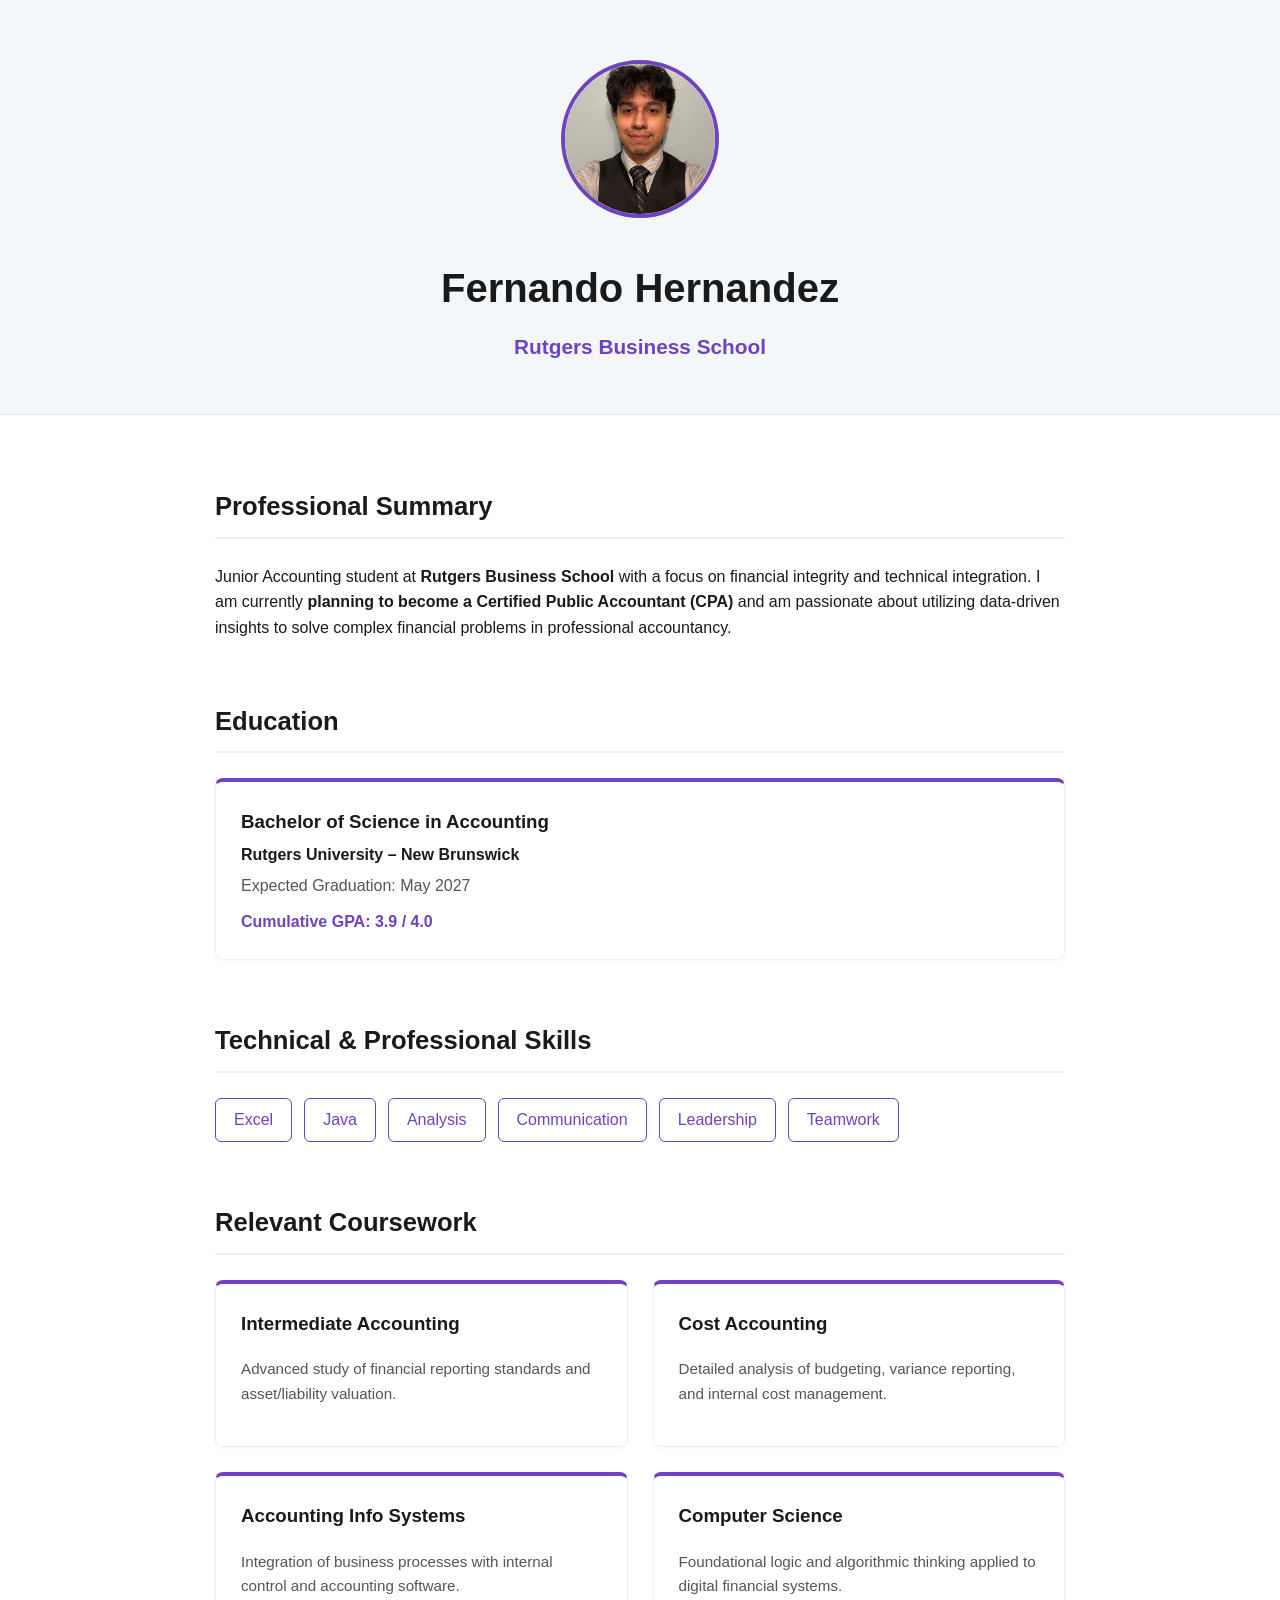
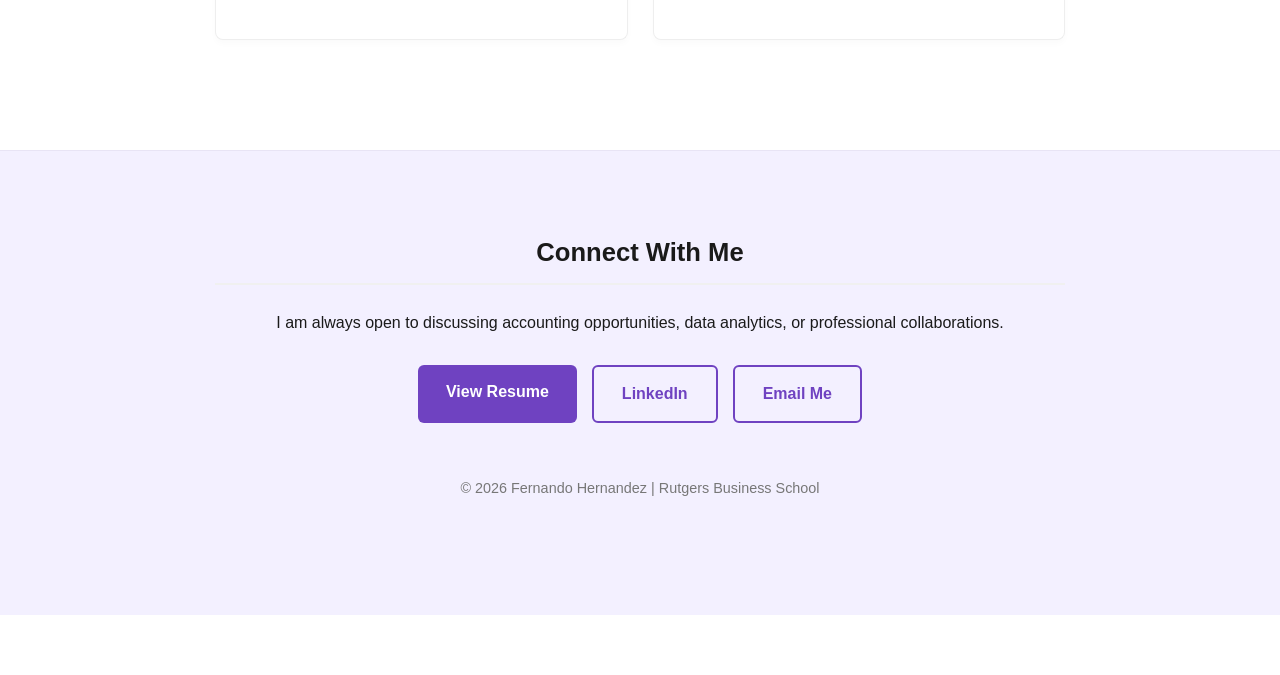
==== index.html @ 2a083c2e "Update index.html" ====
<!DOCTYPE html>
<html lang="en">
<head>
    <meta charset="UTF-8">
    <meta name="viewport" content="width=device-width, initial-scale=1.0">
    <title>Fernando Hernandez | Rutgers Accounting</title>
    <style>
        :root {
            --primary-purple: #6f42c1;
            --dark-purple: #5a32a3;
            --text-black: #1a1a1a;
            --text-muted: #555;
            --bg-gray: #f4f7f9;       /* Gray-blue for header */
            --bg-lavender: #f3f0ff;   /* Pale lavender for footer/connect */
            --bg-white: #ffffff;      /* White for main content */
        }

        body {
            font-family: 'Inter', -apple-system, BlinkMacSystemFont, "Segoe UI", Roboto, sans-serif;
            line-height: 1.6;
            color: var(--text-black);
            margin: 0;
            padding: 0;
            background-color: var(--bg-white);
        }

        /* Hero Header Section */
        .hero {
            background-color: var(--bg-gray);
            padding: 60px 20px;
            text-align: center;
            border-bottom: 1px solid #e1e8ed;
        }

        .profile-img {
            width: 150px;
            height: 150px;
            border-radius: 50%;
            object-fit: cover;
            border: 4px solid var(--primary-purple);
            margin-bottom: 20px;
            background-color: white;
        }

        h1 {
            font-size: 2.5rem;
            margin: 10px 0;
            color: var(--text-black);
        }

        /* Fading Text Animation */
        .fade-container {
            font-size: 1.3rem;
            color: var(--primary-purple);
            font-weight: 600;
            height: 1.5rem;
        }

        #fade-text {
            transition: opacity 0.8s ease-in-out;
            opacity: 1;
        }

        .fade-out {
            opacity: 0 !important;
        }

        /* Main Content Wrapper */
        .content-wrapper {
            max-width: 850px;
            margin: 0 auto;
            padding: 50px 20px;
        }

        section {
            margin-bottom: 60px;
        }

        h2 {
            border-bottom: 2px solid #f0f0f0;
            padding-bottom: 10px;
            margin-bottom: 25px;
            font-size: 1.6rem;
        }

        .gpa-text {
            color: var(--primary-purple);
            font-weight: 700;
            margin-top: 10px;
            display: block;
        }

        .skills-container {
            display: flex;
            flex-wrap: wrap;
            gap: 12px;
        }

        .skill-tag {
            background: white;
            border: 1.5px solid var(--primary-purple);
            color: var(--primary-purple);
            padding: 8px 18px;
            border-radius: 6px;
            font-weight: 500;
        }

        .grid {
            display: grid;
            grid-template-columns: repeat(auto-fit, minmax(280px, 1fr));
            gap: 25px;
        }

        .card {
            border: 1px solid #eee;
            border-top: 4px solid var(--primary-purple);
            padding: 25px;
            border-radius: 8px;
            background: white;
            box-shadow: 0 4px 6px rgba(0,0,0,0.02);
        }

        /* Connect Section with Pale Lavender */
        .connect-section {
            background-color: var(--bg-lavender);
            padding: 60px 20px;
            text-align: center;
            border-top: 1px solid #e8e4f5;
        }

        .connect-box {
            display: flex;
            justify-content: center;
            flex-wrap: wrap;
            gap: 15px;
            margin-top: 30px;
        }

        .btn {
            background-color: var(--primary-purple);
            color: white;
            padding: 14px 28px;
            text-decoration: none;
            border-radius: 6px;
            font-weight: 600;
            transition: all 0.3s ease;
        }

        .btn-outline {
            background-color: transparent;
            color: var(--primary-purple);
            border: 2px solid var(--primary-purple);
        }

        .btn:hover {
            background-color: var(--dark-purple);
            color: white;
            transform: translateY(-3px);
            box-shadow: 0 4px 12px rgba(111, 66, 193, 0.2);
        }

        footer {
            padding: 40px 0;
            font-size: 0.9rem;
            color: #777;
        }
    </style>
</head>
<body>

<header class="hero">
    <img src="./Assets/ProfilePic.jpeg" alt="Fernando Hernandez" class="profile-img">
    <h1>Fernando Hernandez</h1>
    <div class="fade-container">
        <span id="fade-text">Rutgers Business School</span>
    </div>
</header>

<div class="content-wrapper">
    <section id="about">
        <h2>Professional Summary</h2>
        <p>
            Junior Accounting student at <strong>Rutgers Business School</strong> with a focus on financial integrity and technical integration. 
            I am currently <strong>planning to become a Certified Public Accountant (CPA)</strong> and am passionate about utilizing data-driven insights 
            to solve complex financial problems in professional accountancy.
        </p>
    </section>

    <section id="education">
        <h2>Education</h2>
        <div class="card">
            <h3 style="margin:0;">Bachelor of Science in Accounting</h3>
            <p style="margin:5px 0; font-weight: 600;">Rutgers University – New Brunswick</p>
            <p style="color:var(--text-muted); margin:0;">Expected Graduation: May 2027</p>
            <span class="gpa-text">Cumulative GPA: 3.9 / 4.0</span>
        </div>
    </section>

    <section id="skills">
        <h2>Technical & Professional Skills</h2>
        <div class="skills-container">
            <span class="skill-tag">Excel</span>
            <span class="skill-tag">Java</span>
            <span class="skill-tag">Analysis</span>
            <span class="skill-tag">Communication</span>
            <span class="skill-tag">Leadership</span>
            <span class="skill-tag">Teamwork</span>
        </div>
    </section>

    <section id="coursework">
        <h2>Relevant Coursework</h2>
        <div class="grid">
            <div class="card">
                <h3 style="margin-top:0;">Intermediate Accounting</h3>
                <p style="color:var(--text-muted); font-size: 0.95rem;">Advanced study of financial reporting standards and asset/liability valuation.</p>
            </div>
            <div class="card">
                <h3 style="margin-top:0;">Cost Accounting</h3>
                <p style="color:var(--text-muted); font-size: 0.95rem;">Detailed analysis of budgeting, variance reporting, and internal cost management.</p>
            </div>
            <div class="card">
                <h3 style="margin-top:0;">Accounting Info Systems</h3>
                <p style="color:var(--text-muted); font-size: 0.95rem;">Integration of business processes with internal control and accounting software.</p>
            </div>
            <div class="card">
                <h3 style="margin-top:0;">Computer Science</h3>
                <p style="color:var(--text-muted); font-size: 0.95rem;">Foundational logic and algorithmic thinking applied to digital financial systems.</p>
            </div>
        </div>
    </section>
</div>

<section class="connect-section">
    <div style="max-width: 850px; margin: 0 auto;">
        <h2>Connect With Me</h2>
        <p>I am always open to discussing accounting opportunities, data analytics, or professional collaborations.</p>
        <div class="connect-box">
            <a href="./Assets/Resume.pdf" class="btn" target="_blank">View Resume</a>
            <a href="https://www.linkedin.com/in/fernando-hernandez-25023037a" class="btn btn-outline" target="_blank">LinkedIn</a>
            <a href="mailto:fh349@scarletmail.rutgers.edu" class="btn btn-outline">Email Me</a>
        </div>
        <footer>
            <p>&copy; 2026 Fernando Hernandez | Rutgers Business School</p>
        </footer>
    </div>
</section>

<script>
    const phrases = ["Rutgers Business School", "Accounting Student", "Dean's List Scholar", "Future CPA"];
    const textElement = document.getElementById("fade-text");
    let index = 0;

    function changeText() {
        textElement.classList.add("fade-out");
        
        setTimeout(() => {
            index = (index + 1) % phrases.length;
            textElement.textContent = phrases[index];
            textElement.classList.remove("fade-out");
        }, 800);
    }

    setInterval(changeText, 3500);
</script>

</body>
</html>
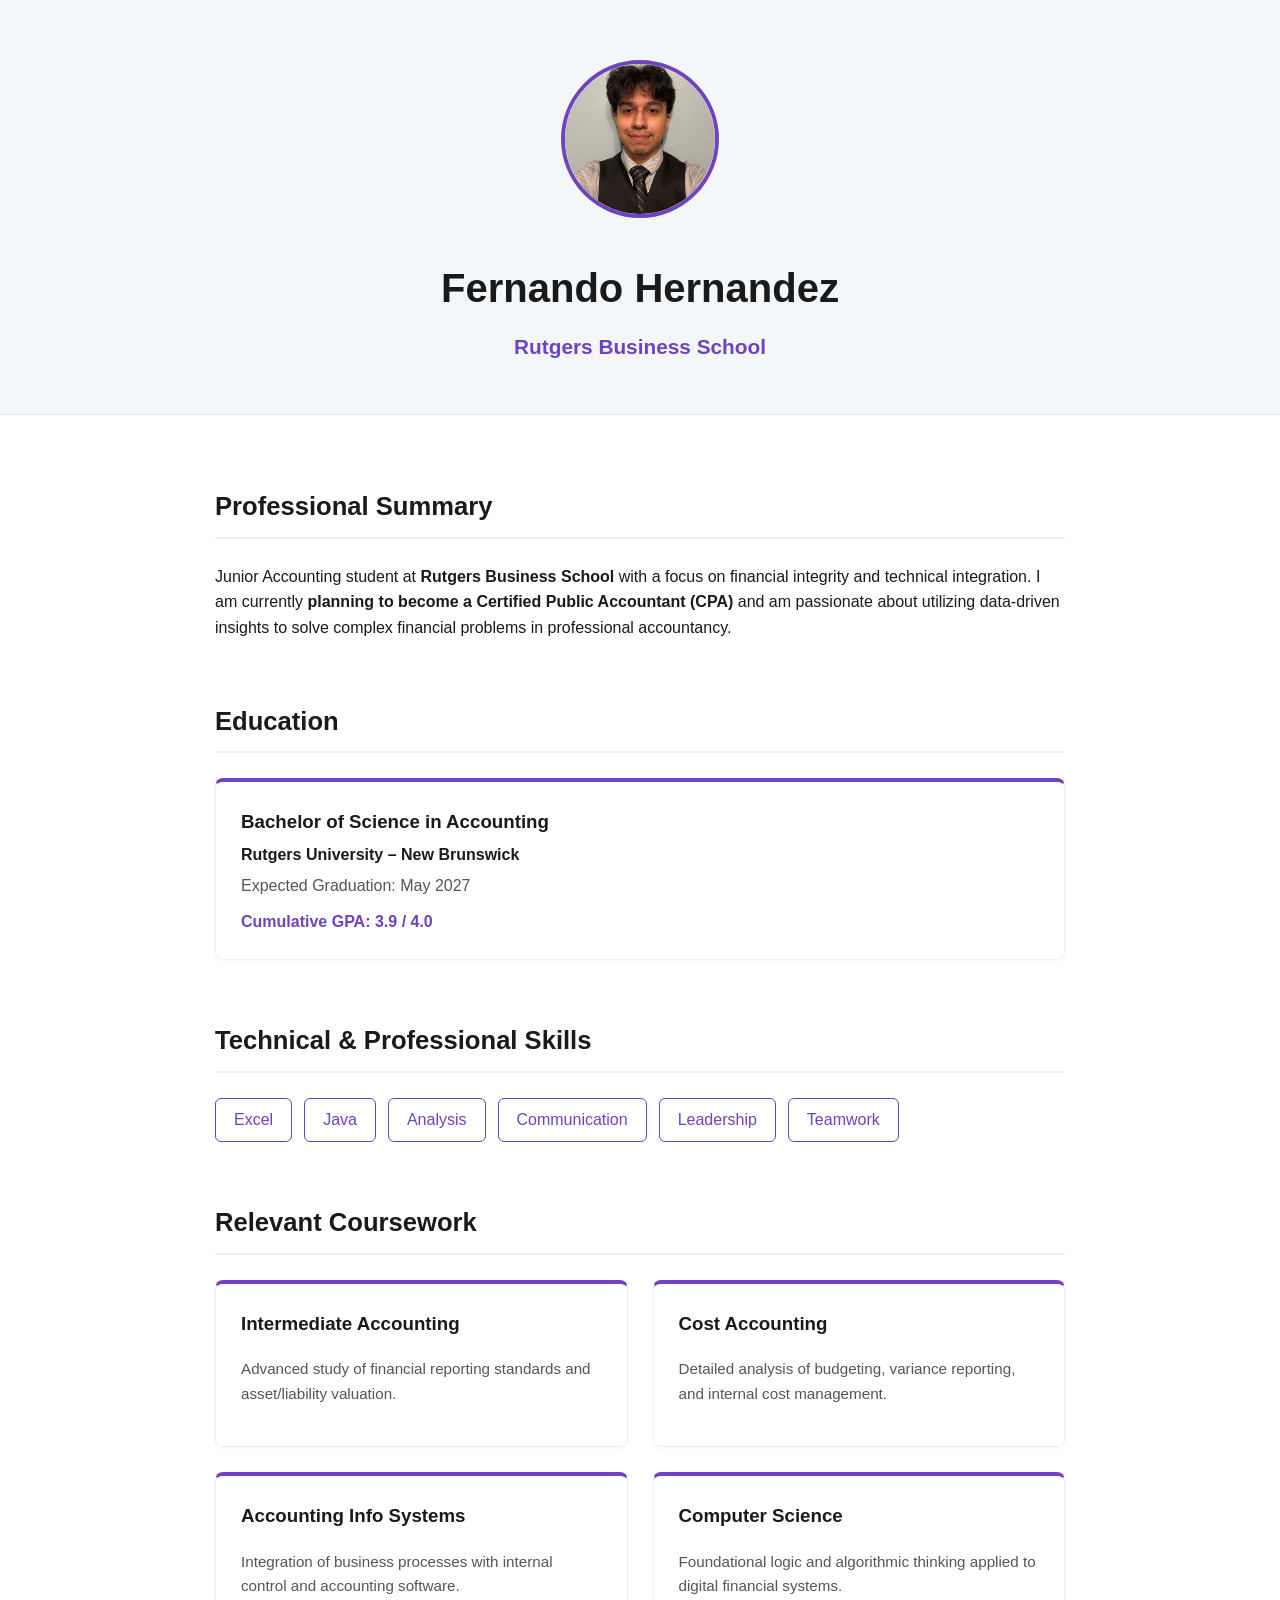
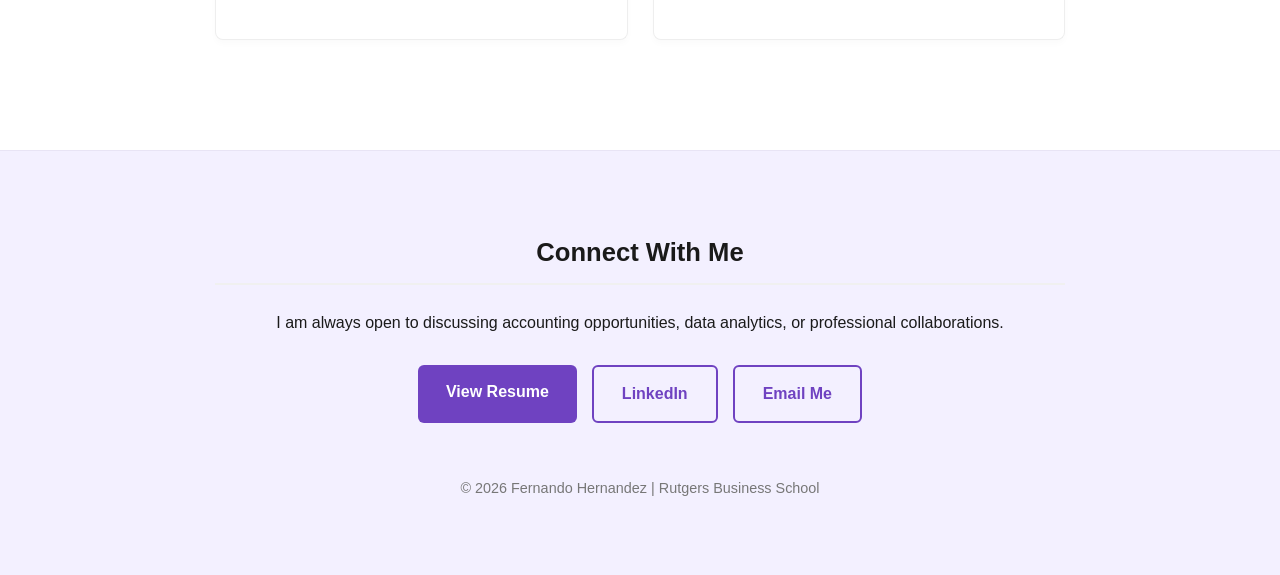
==== commit 75999ced: "Update index.html" ====
--- a/index.html
+++ b/index.html
@@ -10,18 +10,25 @@
             --dark-purple: #5a32a3;
             --text-black: #1a1a1a;
             --text-muted: #555;
-            --bg-gray: #f4f7f9;       /* Gray-blue for header */
-            --bg-lavender: #f3f0ff;   /* Pale lavender for footer/connect */
-            --bg-white: #ffffff;      /* White for main content */
+            --bg-gray: #f4f7f9;       
+            --bg-lavender: #f3f0ff;   
+            --bg-white: #ffffff;      
+        }
+
+        /* The FIX: Remove default margin from body and html */
+        html, body {
+            margin: 0;
+            padding: 0;
+            height: 100%;
         }
 
         body {
             font-family: 'Inter', -apple-system, BlinkMacSystemFont, "Segoe UI", Roboto, sans-serif;
             line-height: 1.6;
             color: var(--text-black);
-            margin: 0;
-            padding: 0;
             background-color: var(--bg-white);
+            display: flex;
+            flex-direction: column;
         }
 
         /* Hero Header Section */
@@ -48,7 +55,6 @@
             color: var(--text-black);
         }
 
-        /* Fading Text Animation */
         .fade-container {
             font-size: 1.3rem;
             color: var(--primary-purple);
@@ -65,11 +71,11 @@
             opacity: 0 !important;
         }
 
-        /* Main Content Wrapper */
         .content-wrapper {
             max-width: 850px;
             margin: 0 auto;
             padding: 50px 20px;
+            flex: 1; /* Pushes the connect section to the bottom if content is short */
         }
 
         section {
@@ -120,12 +126,13 @@
             box-shadow: 0 4px 6px rgba(0,0,0,0.02);
         }
 
-        /* Connect Section with Pale Lavender */
+        /* The FIX: Added padding-bottom to ensure no white strip shows */
         .connect-section {
             background-color: var(--bg-lavender);
             padding: 60px 20px;
             text-align: center;
             border-top: 1px solid #e8e4f5;
+            margin-top: auto; 
         }
 
         .connect-box {
@@ -160,7 +167,7 @@
         }
 
         footer {
-            padding: 40px 0;
+            padding: 40px 0 0 0; /* Adjusted to sit flush */
             font-size: 0.9rem;
             color: #777;
         }
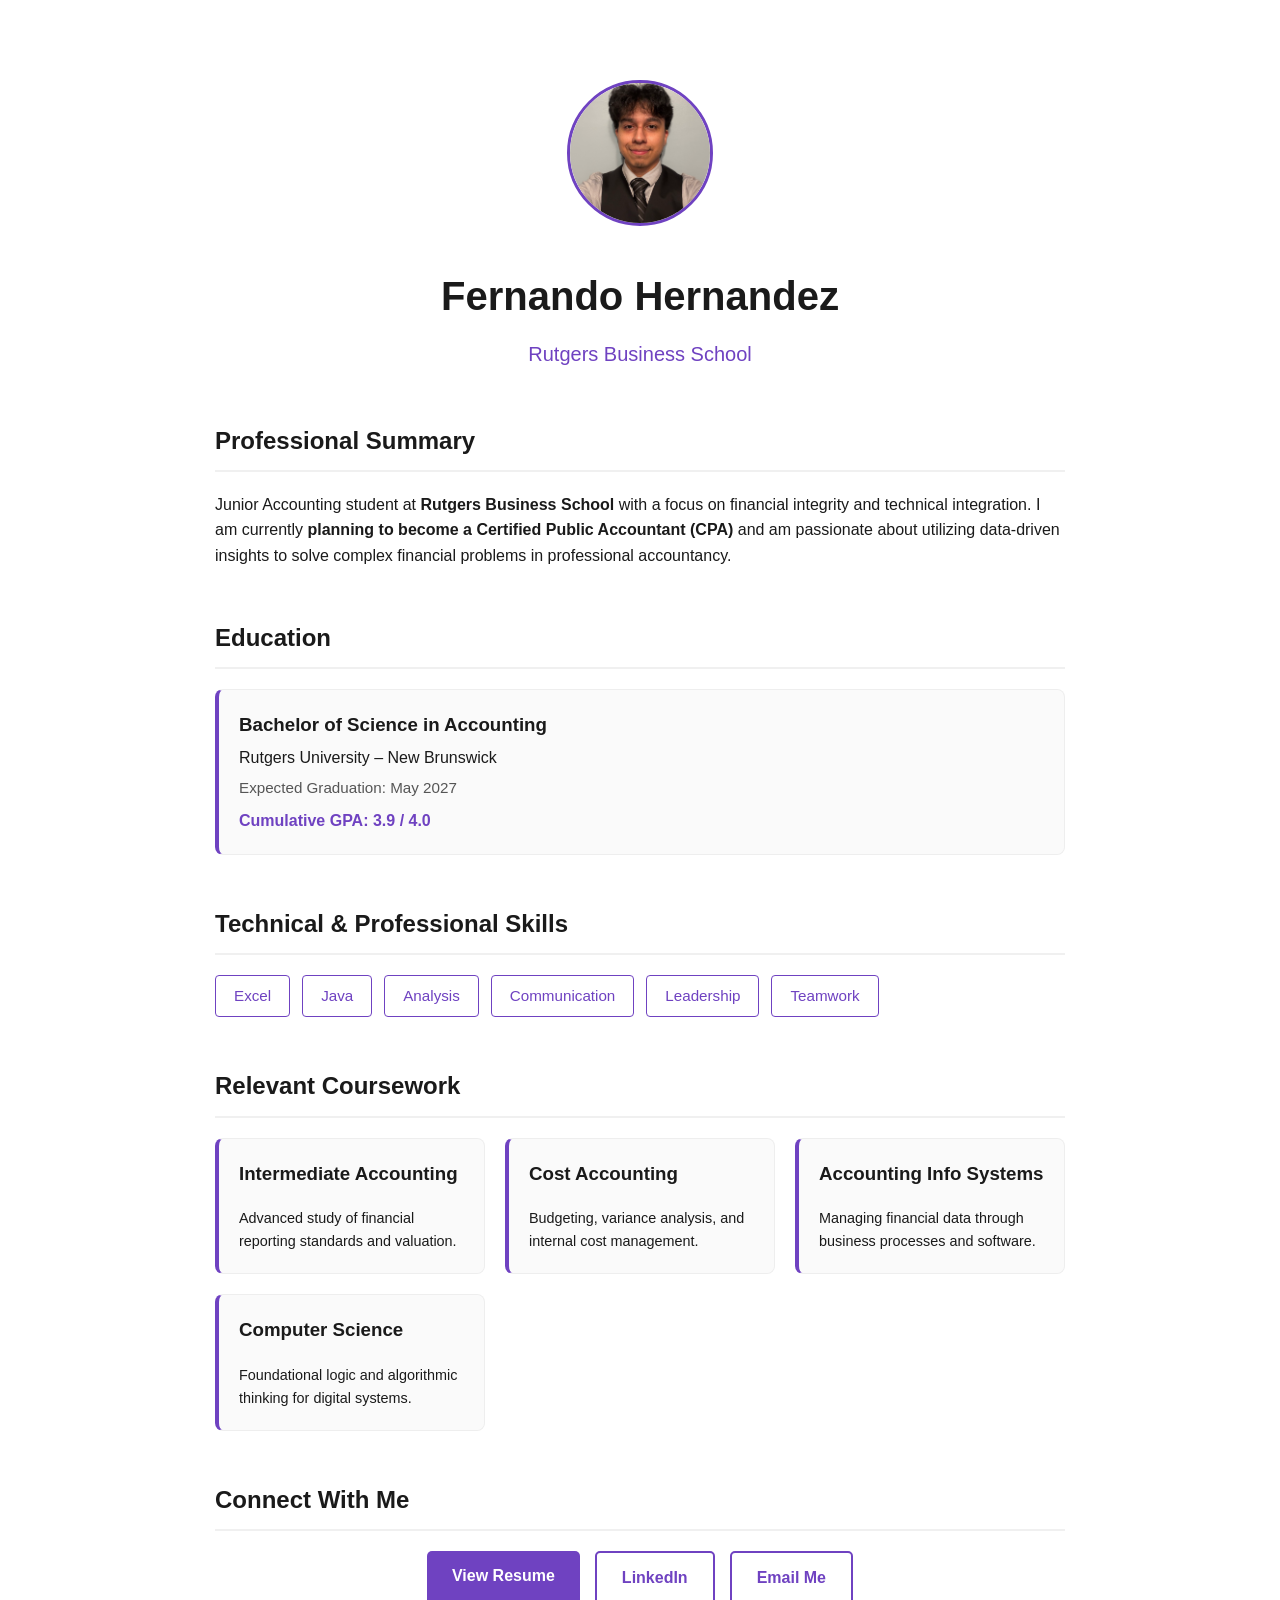
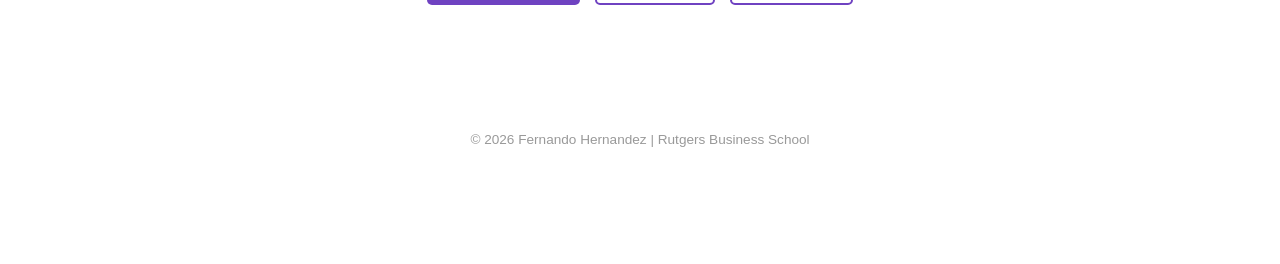
==== commit e746ea1b: "Add files via upload" ====
--- a/index.html
+++ b/index.html
@@ -10,43 +10,36 @@
             --dark-purple: #5a32a3;
             --text-black: #1a1a1a;
             --text-muted: #555;
-            --bg-gray: #f4f7f9;       
-            --bg-lavender: #f3f0ff;   
-            --bg-white: #ffffff;      
-        }
-
-        /* The FIX: Remove default margin from body and html */
-        html, body {
-            margin: 0;
-            padding: 0;
-            height: 100%;
+            --bg-card: #fafafa;
         }
 
         body {
             font-family: 'Inter', -apple-system, BlinkMacSystemFont, "Segoe UI", Roboto, sans-serif;
             line-height: 1.6;
             color: var(--text-black);
-            background-color: var(--bg-white);
-            display: flex;
-            flex-direction: column;
-        }
-
-        /* Hero Header Section */
-        .hero {
-            background-color: var(--bg-gray);
-            padding: 60px 20px;
+            margin: 0;
+            padding: 0;
+            background-color: #ffffff;
+        }
+
+        .container {
+            max-width: 850px;
+            margin: 0 auto;
+            padding: 40px 20px;
+        }
+
+        header {
             text-align: center;
-            border-bottom: 1px solid #e1e8ed;
+            padding: 40px 0;
         }
 
         .profile-img {
-            width: 150px;
-            height: 150px;
+            width: 140px;
+            height: 140px;
             border-radius: 50%;
             object-fit: cover;
-            border: 4px solid var(--primary-purple);
+            border: 3px solid var(--primary-purple);
             margin-bottom: 20px;
-            background-color: white;
         }
 
         h1 {
@@ -55,10 +48,11 @@
             color: var(--text-black);
         }
 
+        /* Fading Text Animation */
         .fade-container {
-            font-size: 1.3rem;
-            color: var(--primary-purple);
-            font-weight: 600;
+            font-size: 1.25rem;
+            color: var(--primary-purple);
+            font-weight: 500;
             height: 1.5rem;
         }
 
@@ -71,31 +65,26 @@
             opacity: 0 !important;
         }
 
-        .content-wrapper {
-            max-width: 850px;
-            margin: 0 auto;
-            padding: 50px 20px;
-            flex: 1; /* Pushes the connect section to the bottom if content is short */
-        }
-
         section {
-            margin-bottom: 60px;
+            margin-bottom: 50px;
         }
 
         h2 {
             border-bottom: 2px solid #f0f0f0;
             padding-bottom: 10px;
-            margin-bottom: 25px;
-            font-size: 1.6rem;
-        }
-
+            margin-bottom: 20px;
+            font-size: 1.5rem;
+        }
+
+        /* GPA Styling within Education */
         .gpa-text {
             color: var(--primary-purple);
             font-weight: 700;
-            margin-top: 10px;
+            margin-top: 8px;
             display: block;
         }
 
+        /* Skills Tags */
         .skills-container {
             display: flex;
             flex-wrap: wrap;
@@ -103,58 +92,53 @@
         }
 
         .skill-tag {
-            background: white;
-            border: 1.5px solid var(--primary-purple);
+            background: #fff;
+            border: 1px solid var(--primary-purple);
             color: var(--primary-purple);
             padding: 8px 18px;
-            border-radius: 6px;
+            border-radius: 4px;
             font-weight: 500;
-        }
-
+            font-size: 0.95rem;
+        }
+
+        /* Grid */
         .grid {
             display: grid;
-            grid-template-columns: repeat(auto-fit, minmax(280px, 1fr));
-            gap: 25px;
+            grid-template-columns: repeat(auto-fit, minmax(250px, 1fr));
+            gap: 20px;
         }
 
         .card {
             border: 1px solid #eee;
-            border-top: 4px solid var(--primary-purple);
-            padding: 25px;
+            border-left: 4px solid var(--primary-purple);
+            padding: 20px;
             border-radius: 8px;
-            background: white;
-            box-shadow: 0 4px 6px rgba(0,0,0,0.02);
-        }
-
-        /* The FIX: Added padding-bottom to ensure no white strip shows */
-        .connect-section {
-            background-color: var(--bg-lavender);
-            padding: 60px 20px;
-            text-align: center;
-            border-top: 1px solid #e8e4f5;
-            margin-top: auto; 
-        }
-
+            background: var(--bg-card);
+        }
+
+        /* Connect Buttons */
         .connect-box {
             display: flex;
             justify-content: center;
             flex-wrap: wrap;
             gap: 15px;
-            margin-top: 30px;
+            margin-top: 20px;
         }
 
         .btn {
             background-color: var(--primary-purple);
             color: white;
-            padding: 14px 28px;
+            padding: 12px 25px;
             text-decoration: none;
-            border-radius: 6px;
+            border-radius: 5px;
             font-weight: 600;
-            transition: all 0.3s ease;
+            transition: background-color 0.3s;
+            border: none;
+            cursor: pointer;
         }
 
         .btn-outline {
-            background-color: transparent;
+            background-color: white;
             color: var(--primary-purple);
             border: 2px solid var(--primary-purple);
         }
@@ -162,28 +146,27 @@
         .btn:hover {
             background-color: var(--dark-purple);
             color: white;
-            transform: translateY(-3px);
-            box-shadow: 0 4px 12px rgba(111, 66, 193, 0.2);
         }
 
         footer {
-            padding: 40px 0 0 0; /* Adjusted to sit flush */
-            font-size: 0.9rem;
-            color: #777;
+            text-align: center;
+            font-size: 0.85rem;
+            color: #999;
+            padding: 60px 0;
         }
     </style>
 </head>
 <body>
 
-<header class="hero">
-    <img src="./Assets/ProfilePic.jpeg" alt="Fernando Hernandez" class="profile-img">
-    <h1>Fernando Hernandez</h1>
-    <div class="fade-container">
-        <span id="fade-text">Rutgers Business School</span>
-    </div>
-</header>
-
-<div class="content-wrapper">
+<div class="container">
+    <header>
+        <img src="./Assets/ProfilePic.jpeg" alt="Fernando Hernandez" class="profile-img">
+        <h1>Fernando Hernandez</h1>
+        <div class="fade-container">
+            <span id="fade-text">Rutgers Business School</span>
+        </div>
+    </header>
+
     <section id="about">
         <h2>Professional Summary</h2>
         <p>
@@ -197,8 +180,8 @@
         <h2>Education</h2>
         <div class="card">
             <h3 style="margin:0;">Bachelor of Science in Accounting</h3>
-            <p style="margin:5px 0; font-weight: 600;">Rutgers University – New Brunswick</p>
-            <p style="color:var(--text-muted); margin:0;">Expected Graduation: May 2027</p>
+            <p style="margin:5px 0; font-weight: 500;">Rutgers University – New Brunswick</p>
+            <p style="color:var(--text-muted); margin:0; font-size: 0.95rem;">Expected Graduation: May 2027</p>
             <span class="gpa-text">Cumulative GPA: 3.9 / 4.0</span>
         </div>
     </section>
@@ -220,38 +203,36 @@
         <div class="grid">
             <div class="card">
                 <h3 style="margin-top:0;">Intermediate Accounting</h3>
-                <p style="color:var(--text-muted); font-size: 0.95rem;">Advanced study of financial reporting standards and asset/liability valuation.</p>
+                <p style="font-size: 0.9rem; margin-bottom:0;">Advanced study of financial reporting standards and valuation.</p>
             </div>
             <div class="card">
                 <h3 style="margin-top:0;">Cost Accounting</h3>
-                <p style="color:var(--text-muted); font-size: 0.95rem;">Detailed analysis of budgeting, variance reporting, and internal cost management.</p>
+                <p style="font-size: 0.9rem; margin-bottom:0;">Budgeting, variance analysis, and internal cost management.</p>
             </div>
             <div class="card">
                 <h3 style="margin-top:0;">Accounting Info Systems</h3>
-                <p style="color:var(--text-muted); font-size: 0.95rem;">Integration of business processes with internal control and accounting software.</p>
+                <p style="font-size: 0.9rem; margin-bottom:0;">Managing financial data through business processes and software.</p>
             </div>
             <div class="card">
                 <h3 style="margin-top:0;">Computer Science</h3>
-                <p style="color:var(--text-muted); font-size: 0.95rem;">Foundational logic and algorithmic thinking applied to digital financial systems.</p>
-            </div>
-        </div>
-    </section>
-</div>
-
-<section class="connect-section">
-    <div style="max-width: 850px; margin: 0 auto;">
+                <p style="font-size: 0.9rem; margin-bottom:0;">Foundational logic and algorithmic thinking for digital systems.</p>
+            </div>
+        </div>
+    </section>
+
+    <section id="connect">
         <h2>Connect With Me</h2>
-        <p>I am always open to discussing accounting opportunities, data analytics, or professional collaborations.</p>
         <div class="connect-box">
             <a href="./Assets/Resume.pdf" class="btn" target="_blank">View Resume</a>
             <a href="https://www.linkedin.com/in/fernando-hernandez-25023037a" class="btn btn-outline" target="_blank">LinkedIn</a>
             <a href="mailto:fh349@scarletmail.rutgers.edu" class="btn btn-outline">Email Me</a>
         </div>
-        <footer>
-            <p>&copy; 2026 Fernando Hernandez | Rutgers Business School</p>
-        </footer>
-    </div>
-</section>
+    </section>
+
+    <footer>
+        <p>&copy; 2026 Fernando Hernandez | Rutgers Business School</p>
+    </footer>
+</div>
 
 <script>
     const phrases = ["Rutgers Business School", "Accounting Student", "Dean's List Scholar", "Future CPA"];
@@ -272,4 +253,4 @@
 </script>
 
 </body>
-</html>
+</html>
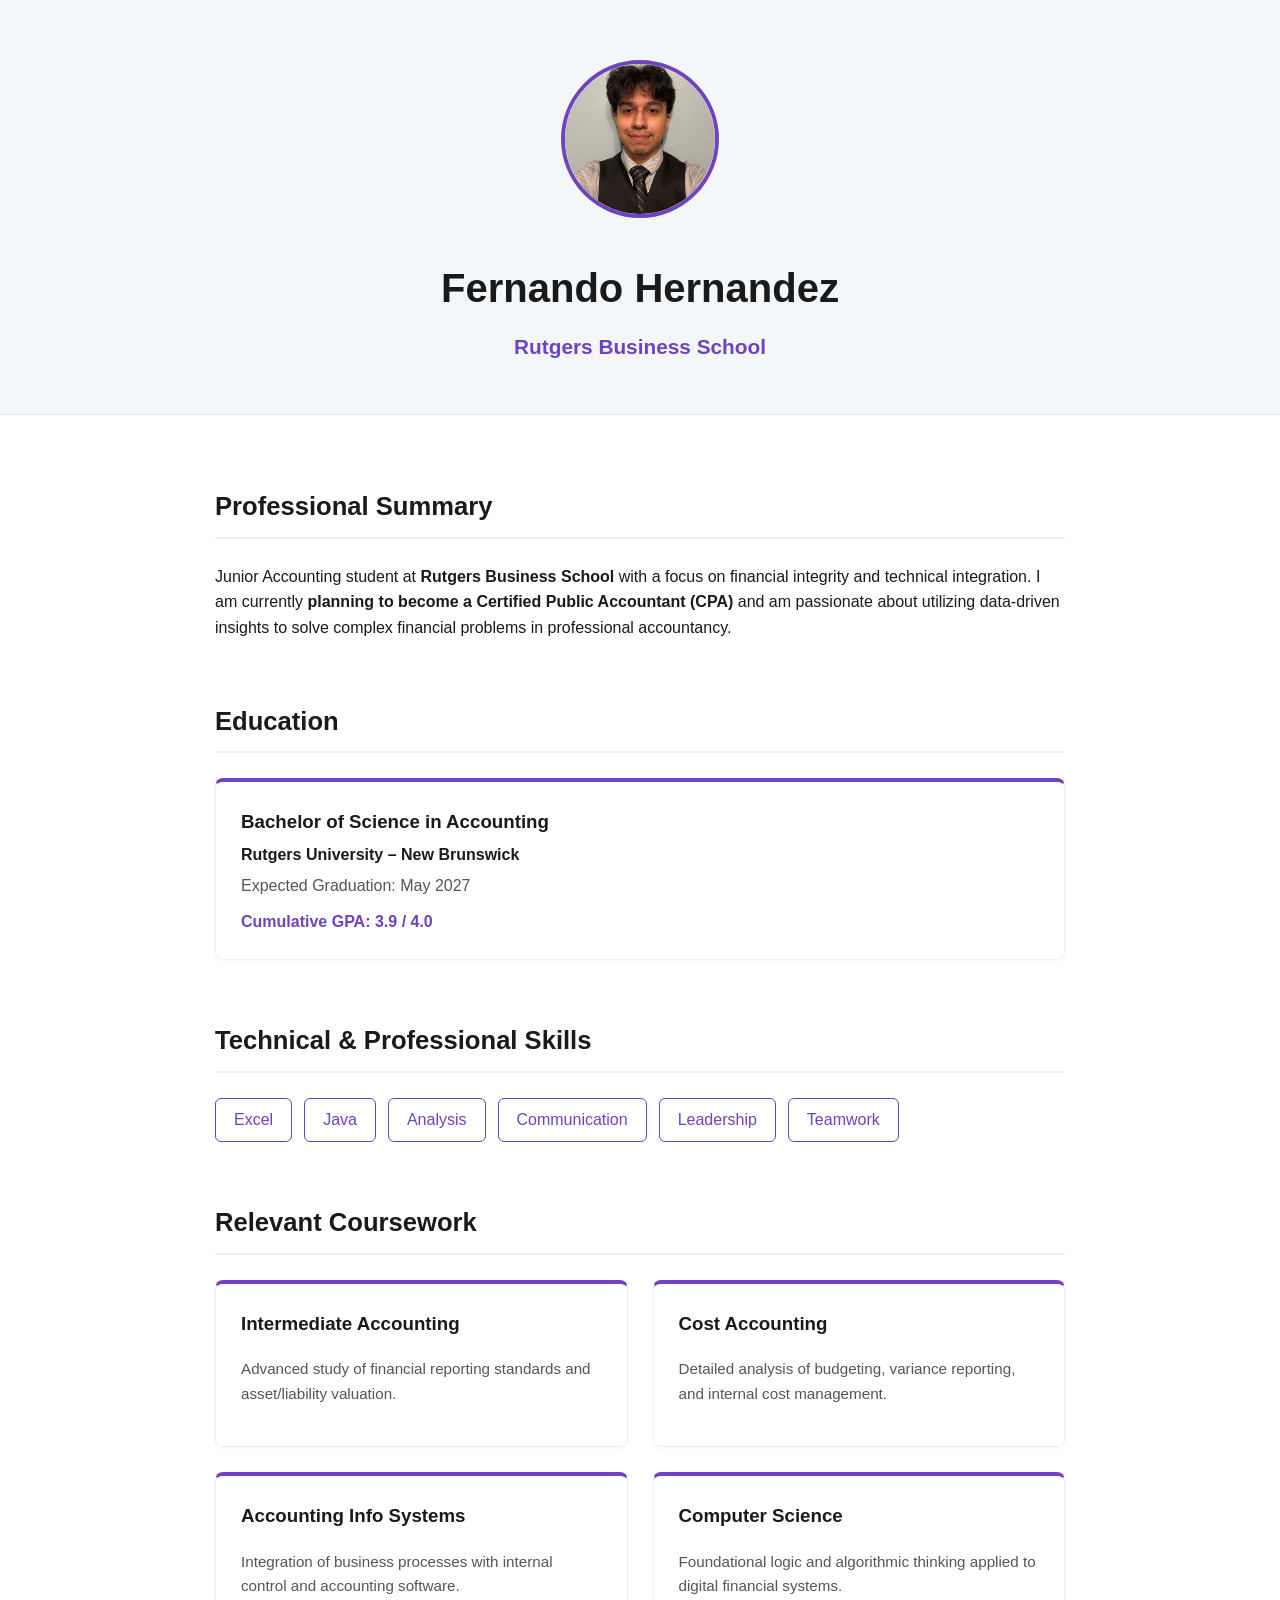
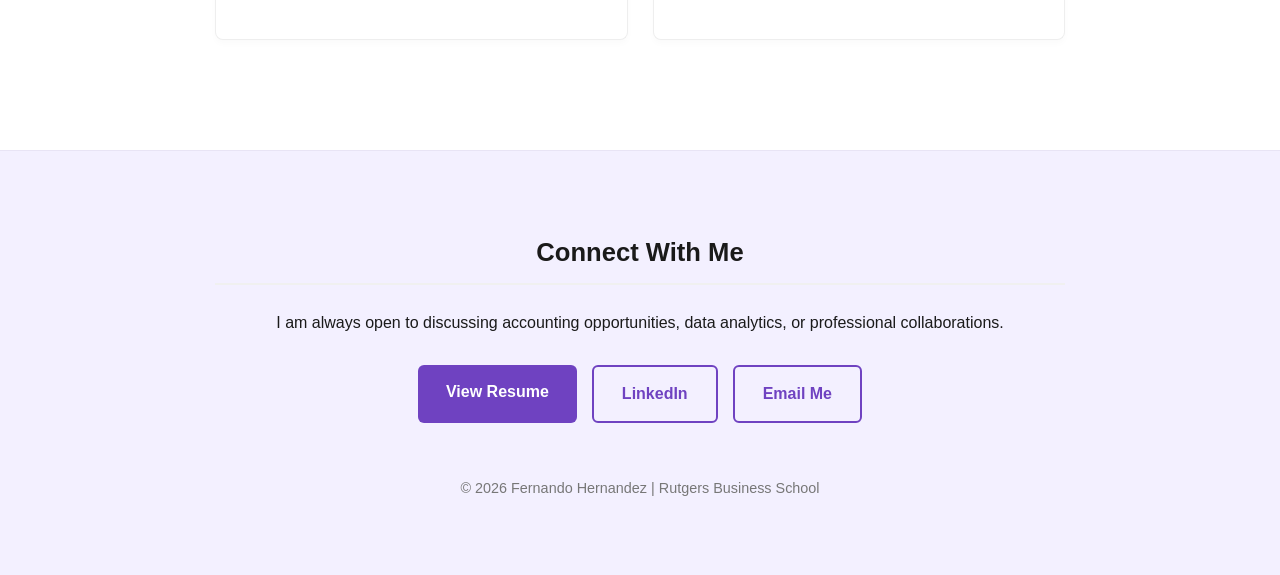
==== commit 2282800c: "Add files via upload" ====
--- a/index.html
+++ b/index.html
@@ -10,36 +10,43 @@
             --dark-purple: #5a32a3;
             --text-black: #1a1a1a;
             --text-muted: #555;
-            --bg-card: #fafafa;
+            --bg-gray: #f4f7f9;       
+            --bg-lavender: #f3f0ff;   
+            --bg-white: #ffffff;      
+        }
+
+        /* The FIX: Remove default margin from body and html */
+        html, body {
+            margin: 0;
+            padding: 0;
+            height: 100%;
         }
 
         body {
             font-family: 'Inter', -apple-system, BlinkMacSystemFont, "Segoe UI", Roboto, sans-serif;
             line-height: 1.6;
             color: var(--text-black);
-            margin: 0;
-            padding: 0;
-            background-color: #ffffff;
-        }
-
-        .container {
-            max-width: 850px;
-            margin: 0 auto;
-            padding: 40px 20px;
-        }
-
-        header {
+            background-color: var(--bg-white);
+            display: flex;
+            flex-direction: column;
+        }
+
+        /* Hero Header Section */
+        .hero {
+            background-color: var(--bg-gray);
+            padding: 60px 20px;
             text-align: center;
-            padding: 40px 0;
+            border-bottom: 1px solid #e1e8ed;
         }
 
         .profile-img {
-            width: 140px;
-            height: 140px;
+            width: 150px;
+            height: 150px;
             border-radius: 50%;
             object-fit: cover;
-            border: 3px solid var(--primary-purple);
+            border: 4px solid var(--primary-purple);
             margin-bottom: 20px;
+            background-color: white;
         }
 
         h1 {
@@ -48,11 +55,10 @@
             color: var(--text-black);
         }
 
-        /* Fading Text Animation */
         .fade-container {
-            font-size: 1.25rem;
-            color: var(--primary-purple);
-            font-weight: 500;
+            font-size: 1.3rem;
+            color: var(--primary-purple);
+            font-weight: 600;
             height: 1.5rem;
         }
 
@@ -65,26 +71,31 @@
             opacity: 0 !important;
         }
 
+        .content-wrapper {
+            max-width: 850px;
+            margin: 0 auto;
+            padding: 50px 20px;
+            flex: 1; /* Pushes the connect section to the bottom if content is short */
+        }
+
         section {
-            margin-bottom: 50px;
+            margin-bottom: 60px;
         }
 
         h2 {
             border-bottom: 2px solid #f0f0f0;
             padding-bottom: 10px;
-            margin-bottom: 20px;
-            font-size: 1.5rem;
-        }
-
-        /* GPA Styling within Education */
+            margin-bottom: 25px;
+            font-size: 1.6rem;
+        }
+
         .gpa-text {
             color: var(--primary-purple);
             font-weight: 700;
-            margin-top: 8px;
+            margin-top: 10px;
             display: block;
         }
 
-        /* Skills Tags */
         .skills-container {
             display: flex;
             flex-wrap: wrap;
@@ -92,53 +103,58 @@
         }
 
         .skill-tag {
-            background: #fff;
-            border: 1px solid var(--primary-purple);
+            background: white;
+            border: 1.5px solid var(--primary-purple);
             color: var(--primary-purple);
             padding: 8px 18px;
-            border-radius: 4px;
+            border-radius: 6px;
             font-weight: 500;
-            font-size: 0.95rem;
-        }
-
-        /* Grid */
+        }
+
         .grid {
             display: grid;
-            grid-template-columns: repeat(auto-fit, minmax(250px, 1fr));
-            gap: 20px;
+            grid-template-columns: repeat(auto-fit, minmax(280px, 1fr));
+            gap: 25px;
         }
 
         .card {
             border: 1px solid #eee;
-            border-left: 4px solid var(--primary-purple);
-            padding: 20px;
+            border-top: 4px solid var(--primary-purple);
+            padding: 25px;
             border-radius: 8px;
-            background: var(--bg-card);
-        }
-
-        /* Connect Buttons */
+            background: white;
+            box-shadow: 0 4px 6px rgba(0,0,0,0.02);
+        }
+
+        /* The FIX: Added padding-bottom to ensure no white strip shows */
+        .connect-section {
+            background-color: var(--bg-lavender);
+            padding: 60px 20px;
+            text-align: center;
+            border-top: 1px solid #e8e4f5;
+            margin-top: auto; 
+        }
+
         .connect-box {
             display: flex;
             justify-content: center;
             flex-wrap: wrap;
             gap: 15px;
-            margin-top: 20px;
+            margin-top: 30px;
         }
 
         .btn {
             background-color: var(--primary-purple);
             color: white;
-            padding: 12px 25px;
+            padding: 14px 28px;
             text-decoration: none;
-            border-radius: 5px;
+            border-radius: 6px;
             font-weight: 600;
-            transition: background-color 0.3s;
-            border: none;
-            cursor: pointer;
+            transition: all 0.3s ease;
         }
 
         .btn-outline {
-            background-color: white;
+            background-color: transparent;
             color: var(--primary-purple);
             border: 2px solid var(--primary-purple);
         }
@@ -146,27 +162,28 @@
         .btn:hover {
             background-color: var(--dark-purple);
             color: white;
+            transform: translateY(-3px);
+            box-shadow: 0 4px 12px rgba(111, 66, 193, 0.2);
         }
 
         footer {
-            text-align: center;
-            font-size: 0.85rem;
-            color: #999;
-            padding: 60px 0;
+            padding: 40px 0 0 0; /* Adjusted to sit flush */
+            font-size: 0.9rem;
+            color: #777;
         }
     </style>
 </head>
 <body>
 
-<div class="container">
-    <header>
-        <img src="./Assets/ProfilePic.jpeg" alt="Fernando Hernandez" class="profile-img">
-        <h1>Fernando Hernandez</h1>
-        <div class="fade-container">
-            <span id="fade-text">Rutgers Business School</span>
-        </div>
-    </header>
-
+<header class="hero">
+    <img src="./Assets/ProfilePic.jpeg" alt="Fernando Hernandez" class="profile-img">
+    <h1>Fernando Hernandez</h1>
+    <div class="fade-container">
+        <span id="fade-text">Rutgers Business School</span>
+    </div>
+</header>
+
+<div class="content-wrapper">
     <section id="about">
         <h2>Professional Summary</h2>
         <p>
@@ -180,8 +197,8 @@
         <h2>Education</h2>
         <div class="card">
             <h3 style="margin:0;">Bachelor of Science in Accounting</h3>
-            <p style="margin:5px 0; font-weight: 500;">Rutgers University – New Brunswick</p>
-            <p style="color:var(--text-muted); margin:0; font-size: 0.95rem;">Expected Graduation: May 2027</p>
+            <p style="margin:5px 0; font-weight: 600;">Rutgers University – New Brunswick</p>
+            <p style="color:var(--text-muted); margin:0;">Expected Graduation: May 2027</p>
             <span class="gpa-text">Cumulative GPA: 3.9 / 4.0</span>
         </div>
     </section>
@@ -203,36 +220,38 @@
         <div class="grid">
             <div class="card">
                 <h3 style="margin-top:0;">Intermediate Accounting</h3>
-                <p style="font-size: 0.9rem; margin-bottom:0;">Advanced study of financial reporting standards and valuation.</p>
+                <p style="color:var(--text-muted); font-size: 0.95rem;">Advanced study of financial reporting standards and asset/liability valuation.</p>
             </div>
             <div class="card">
                 <h3 style="margin-top:0;">Cost Accounting</h3>
-                <p style="font-size: 0.9rem; margin-bottom:0;">Budgeting, variance analysis, and internal cost management.</p>
+                <p style="color:var(--text-muted); font-size: 0.95rem;">Detailed analysis of budgeting, variance reporting, and internal cost management.</p>
             </div>
             <div class="card">
                 <h3 style="margin-top:0;">Accounting Info Systems</h3>
-                <p style="font-size: 0.9rem; margin-bottom:0;">Managing financial data through business processes and software.</p>
+                <p style="color:var(--text-muted); font-size: 0.95rem;">Integration of business processes with internal control and accounting software.</p>
             </div>
             <div class="card">
                 <h3 style="margin-top:0;">Computer Science</h3>
-                <p style="font-size: 0.9rem; margin-bottom:0;">Foundational logic and algorithmic thinking for digital systems.</p>
-            </div>
-        </div>
-    </section>
-
-    <section id="connect">
+                <p style="color:var(--text-muted); font-size: 0.95rem;">Foundational logic and algorithmic thinking applied to digital financial systems.</p>
+            </div>
+        </div>
+    </section>
+</div>
+
+<section class="connect-section">
+    <div style="max-width: 850px; margin: 0 auto;">
         <h2>Connect With Me</h2>
+        <p>I am always open to discussing accounting opportunities, data analytics, or professional collaborations.</p>
         <div class="connect-box">
             <a href="./Assets/Resume.pdf" class="btn" target="_blank">View Resume</a>
             <a href="https://www.linkedin.com/in/fernando-hernandez-25023037a" class="btn btn-outline" target="_blank">LinkedIn</a>
             <a href="mailto:fh349@scarletmail.rutgers.edu" class="btn btn-outline">Email Me</a>
         </div>
-    </section>
-
-    <footer>
-        <p>&copy; 2026 Fernando Hernandez | Rutgers Business School</p>
-    </footer>
-</div>
+        <footer>
+            <p>&copy; 2026 Fernando Hernandez | Rutgers Business School</p>
+        </footer>
+    </div>
+</section>
 
 <script>
     const phrases = ["Rutgers Business School", "Accounting Student", "Dean's List Scholar", "Future CPA"];
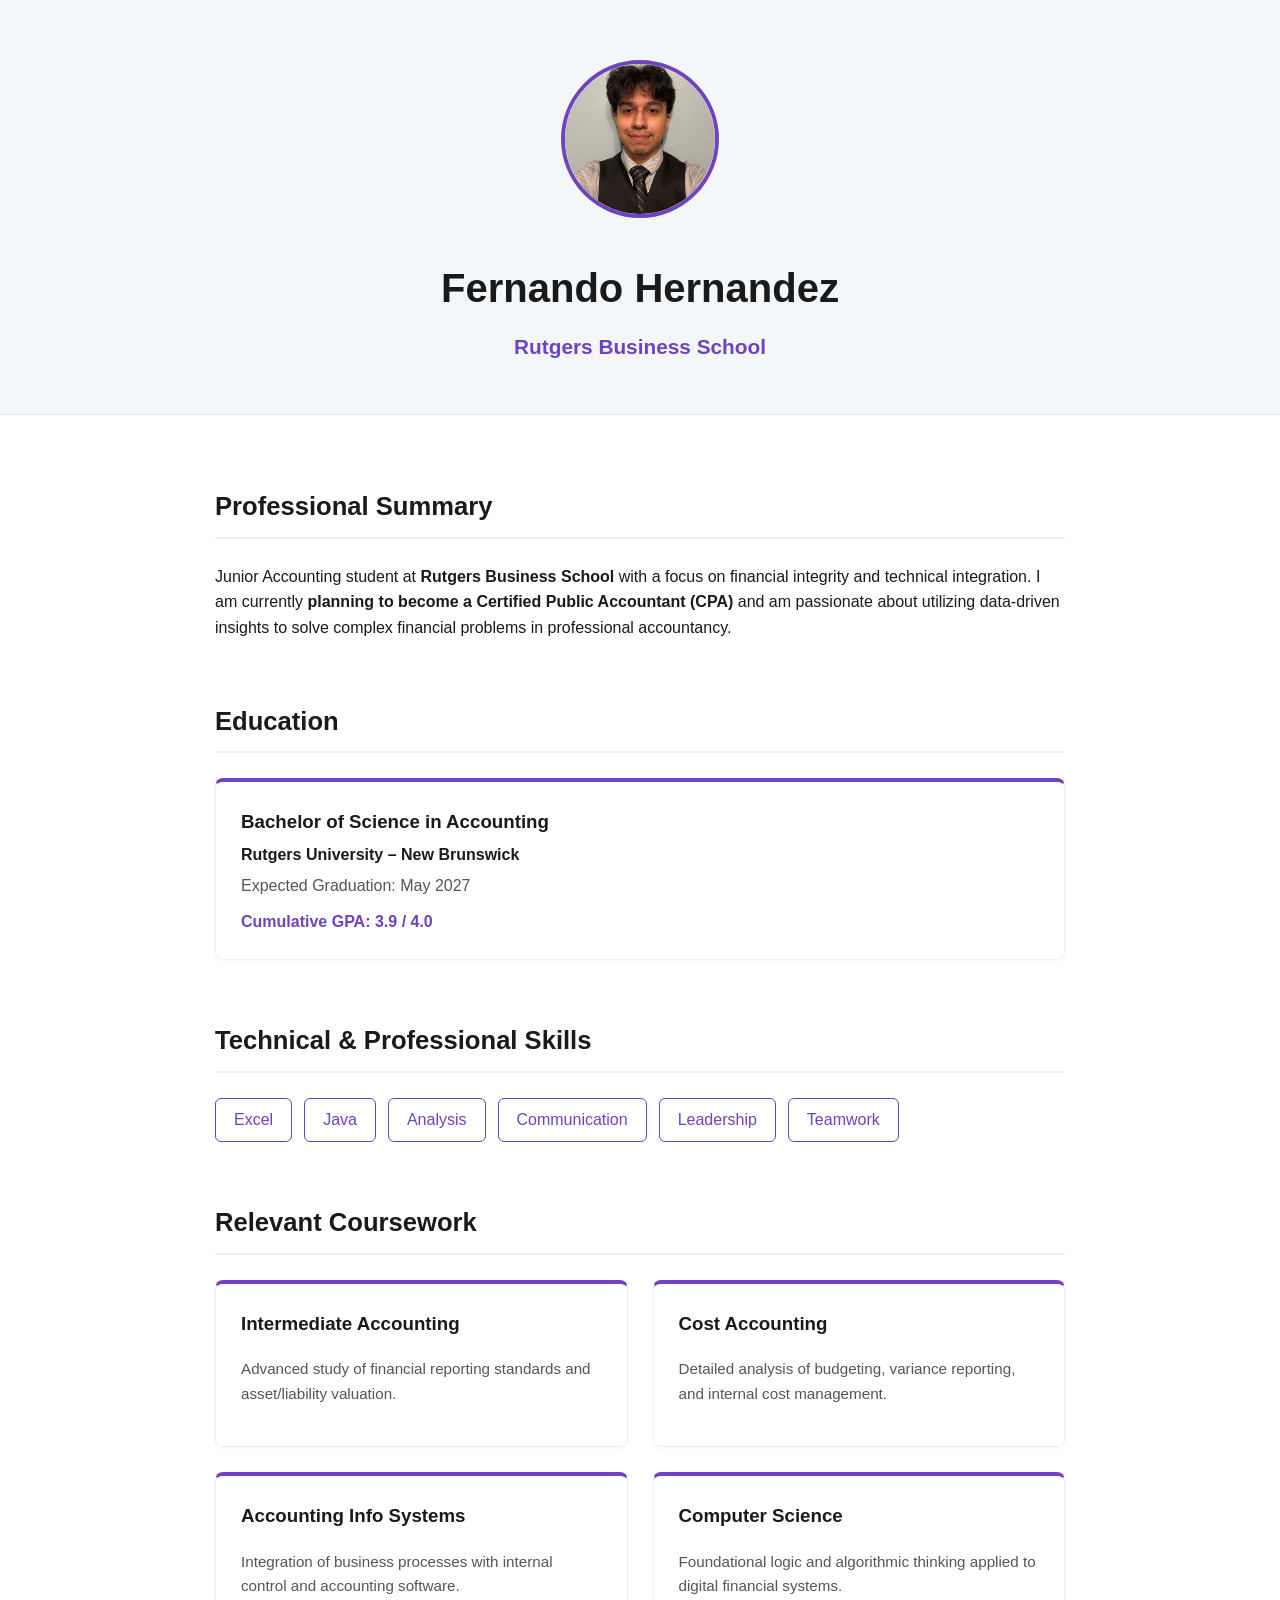
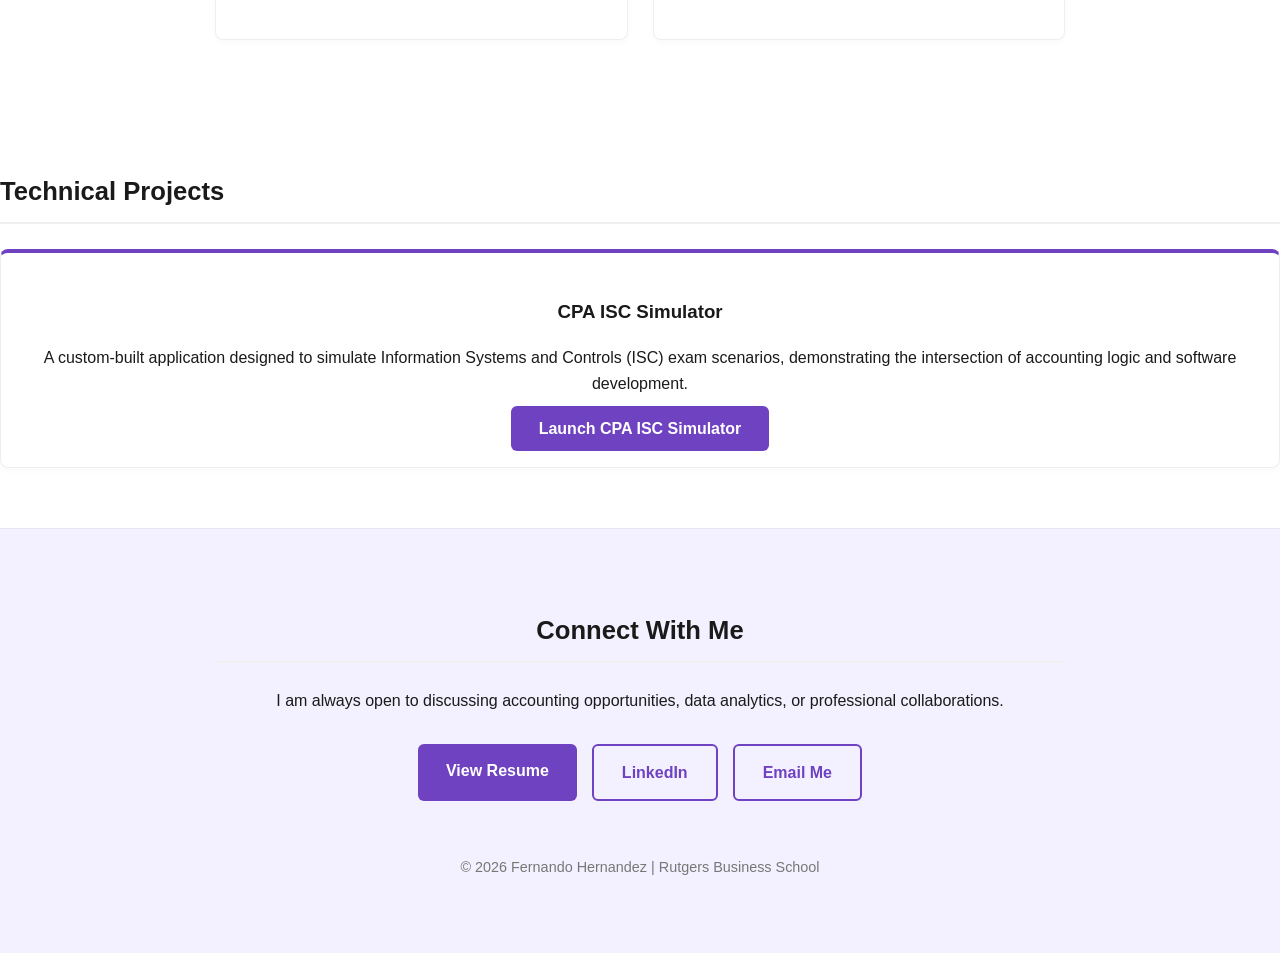
==== commit a91cae39: "Update index.html" ====
--- a/index.html
+++ b/index.html
@@ -237,6 +237,17 @@
         </div>
     </section>
 </div>
+    <section id="projects">
+        <h2>Technical Projects</h2>
+        <div class="card" style="text-align: center; border-top: 4px solid var(--primary-purple);">
+            <h3>CPA ISC Simulator</h3>
+            <p>A custom-built application designed to simulate Information Systems and Controls (ISC) exam scenarios, demonstrating the intersection of accounting logic and software development.</p>
+            <div style="margin-top: 20px;">
+                <a href="/cpa-simulator/index.html" class="btn">Launch CPA ISC Simulator</a>
+            </div>
+        </div>
+    </section>
+</div> 
 
 <section class="connect-section">
     <div style="max-width: 850px; margin: 0 auto;">
@@ -272,4 +283,4 @@
 </script>
 
 </body>
-</html>+</html>
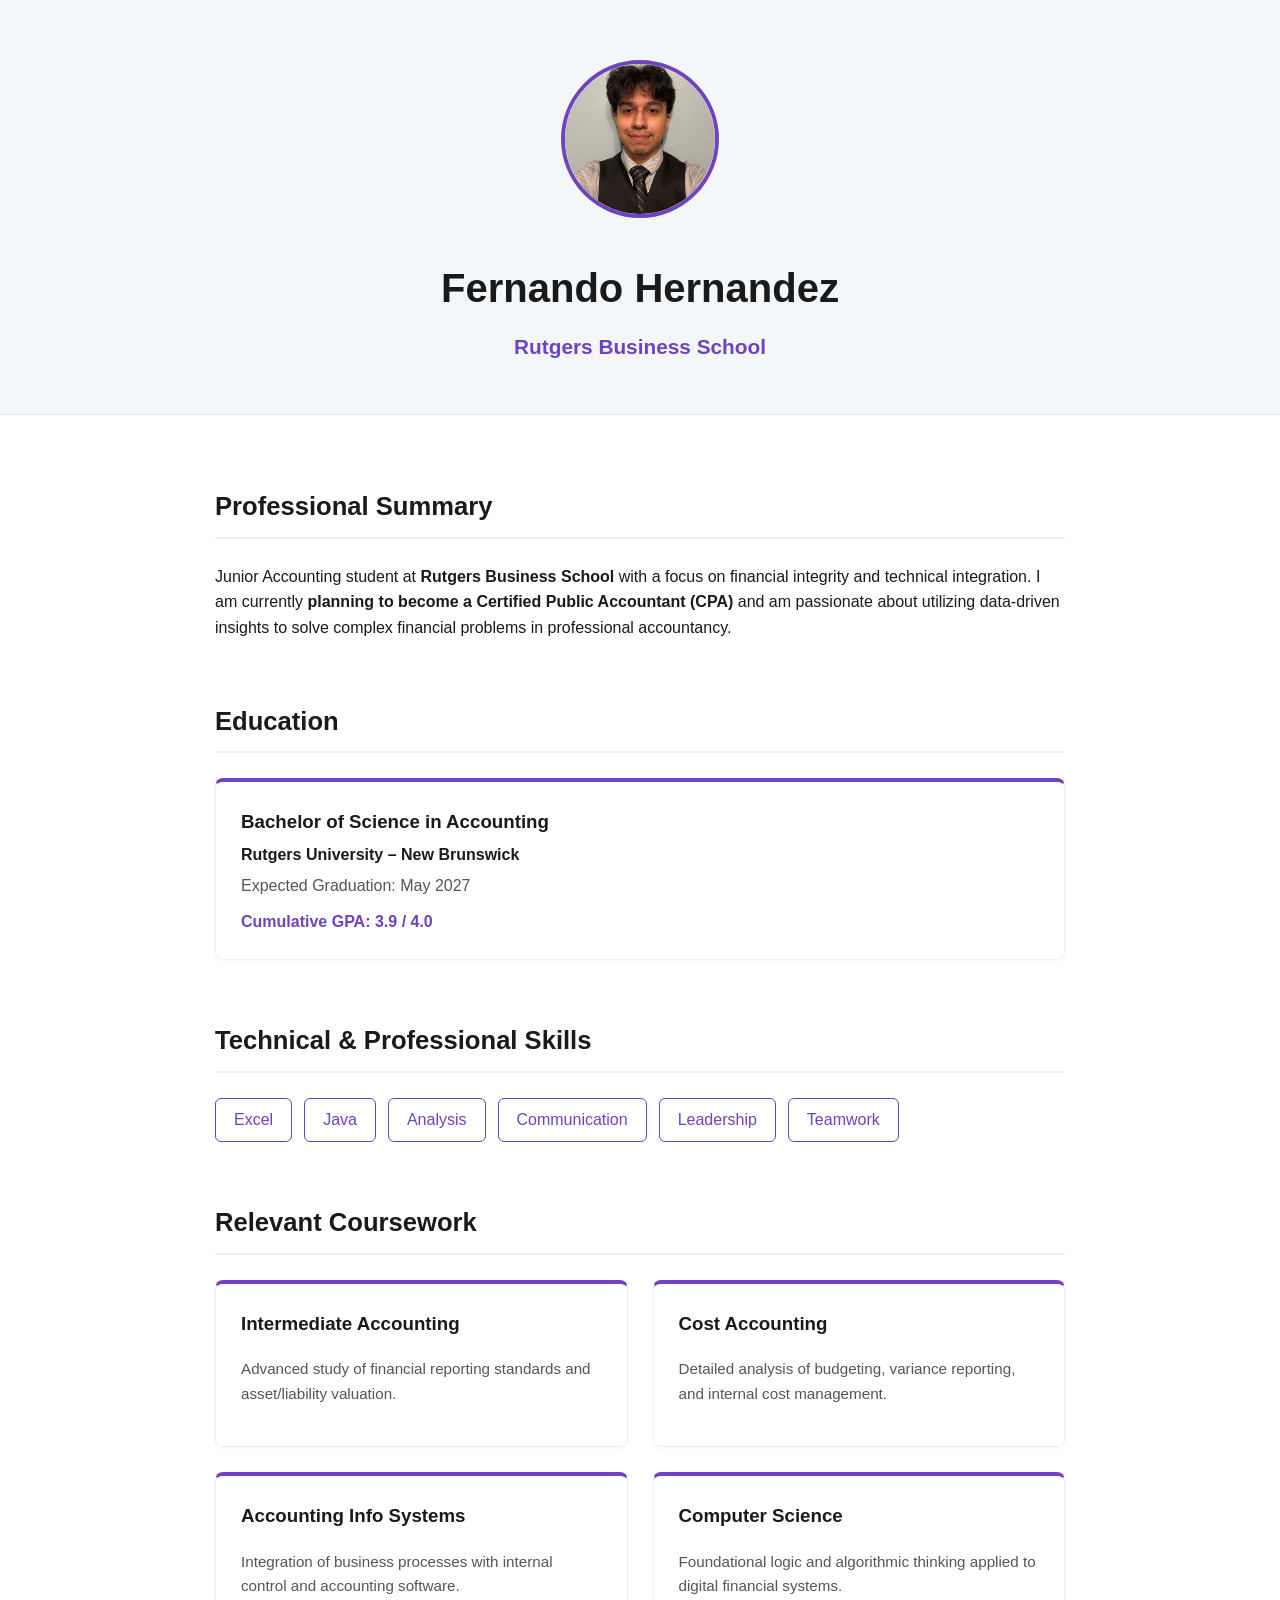
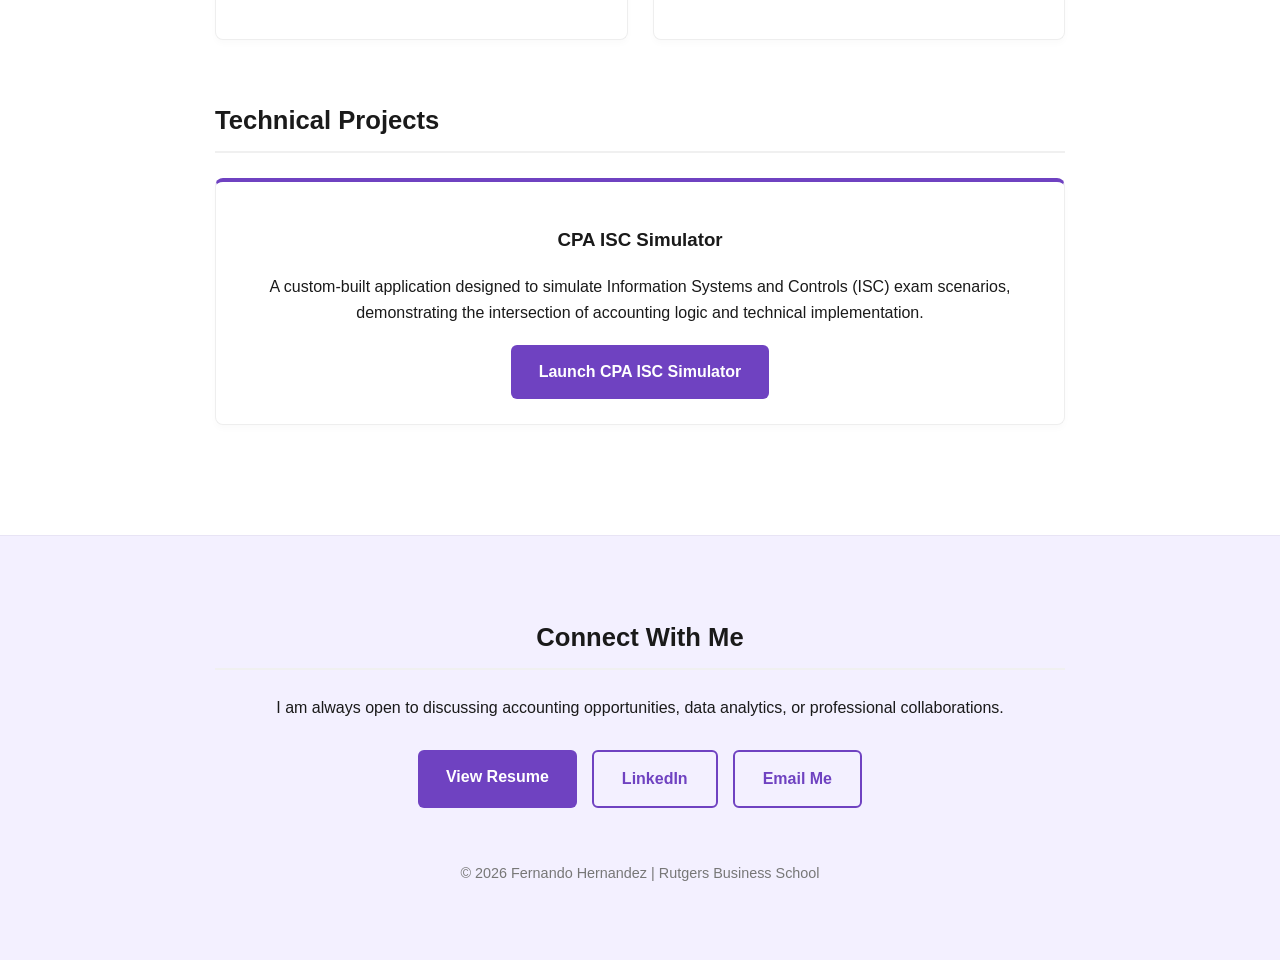
==== commit 5aa3f3ea: "Update index.html" ====
--- a/index.html
+++ b/index.html
@@ -15,7 +15,6 @@
             --bg-white: #ffffff;      
         }
 
-        /* The FIX: Remove default margin from body and html */
         html, body {
             margin: 0;
             padding: 0;
@@ -75,7 +74,7 @@
             max-width: 850px;
             margin: 0 auto;
             padding: 50px 20px;
-            flex: 1; /* Pushes the connect section to the bottom if content is short */
+            flex: 1; 
         }
 
         section {
@@ -126,7 +125,11 @@
             box-shadow: 0 4px 6px rgba(0,0,0,0.02);
         }
 
-        /* The FIX: Added padding-bottom to ensure no white strip shows */
+        /* Project Card specific style */
+        .project-card {
+            text-align: center;
+        }
+
         .connect-section {
             background-color: var(--bg-lavender);
             padding: 60px 20px;
@@ -151,6 +154,8 @@
             border-radius: 6px;
             font-weight: 600;
             transition: all 0.3s ease;
+            display: inline-block;
+            border: none;
         }
 
         .btn-outline {
@@ -167,7 +172,7 @@
         }
 
         footer {
-            padding: 40px 0 0 0; /* Adjusted to sit flush */
+            padding: 40px 0 0 0;
             font-size: 0.9rem;
             color: #777;
         }
@@ -236,18 +241,18 @@
             </div>
         </div>
     </section>
-</div>
+
     <section id="projects">
         <h2>Technical Projects</h2>
-        <div class="card" style="text-align: center; border-top: 4px solid var(--primary-purple);">
+        <div class="card project-card">
             <h3>CPA ISC Simulator</h3>
-            <p>A custom-built application designed to simulate Information Systems and Controls (ISC) exam scenarios, demonstrating the intersection of accounting logic and software development.</p>
+            <p>A custom-built application designed to simulate Information Systems and Controls (ISC) exam scenarios, demonstrating the intersection of accounting logic and technical implementation.</p>
             <div style="margin-top: 20px;">
-                <a href="/cpa-simulator/index.html" class="btn">Launch CPA ISC Simulator</a>
-            </div>
-        </div>
-    </section>
-</div> 
+                <a href="./Assets/apps/ISC-Study-App/index.html" class="btn">Launch CPA ISC Simulator</a>
+            </div>
+        </div>
+    </section>
+</div>
 
 <section class="connect-section">
     <div style="max-width: 850px; margin: 0 auto;">
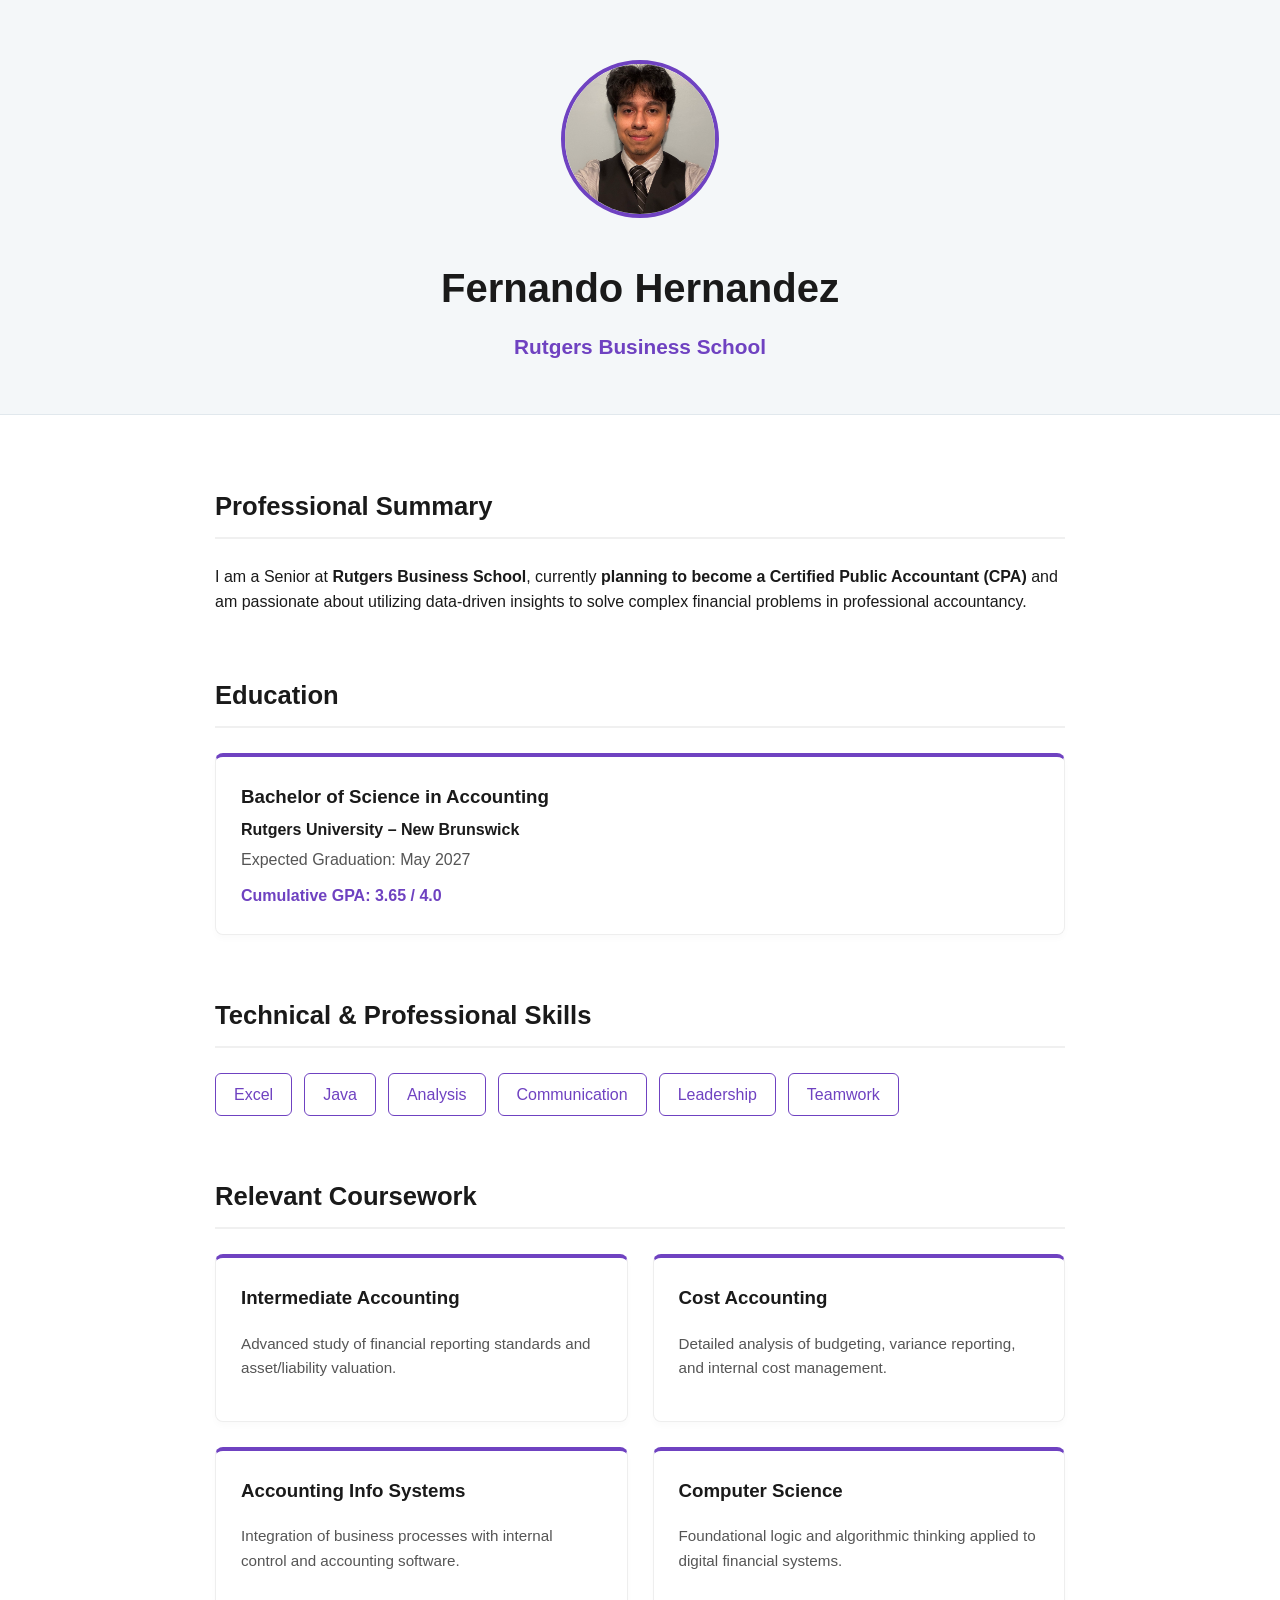
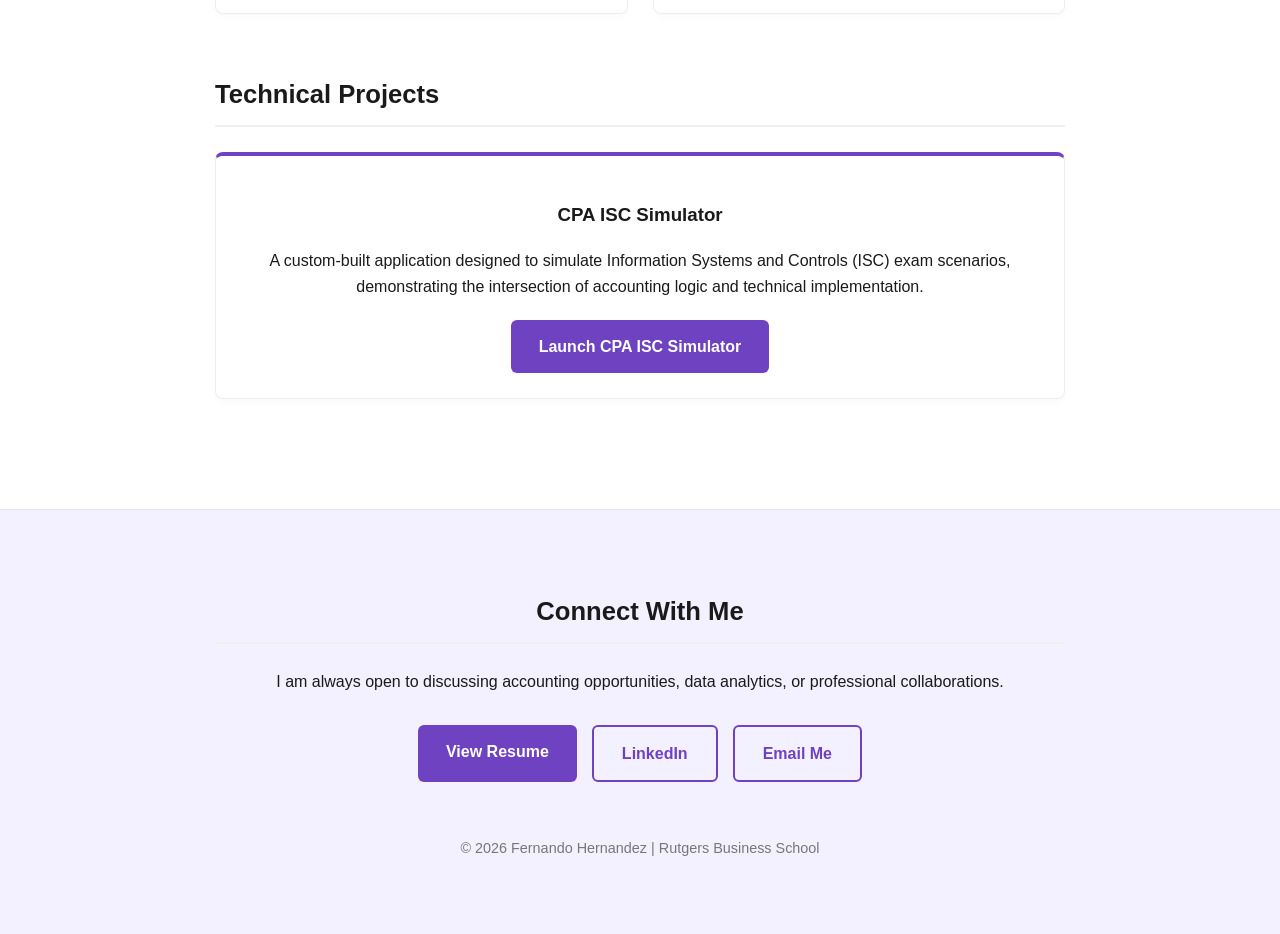
==== commit 031a81b7: "Revise professional summary and GPA details Updated professional summary and GPA in the resume secti" ====
--- a/index.html
+++ b/index.html
@@ -192,8 +192,7 @@
     <section id="about">
         <h2>Professional Summary</h2>
         <p>
-            Junior Accounting student at <strong>Rutgers Business School</strong> with a focus on financial integrity and technical integration. 
-            I am currently <strong>planning to become a Certified Public Accountant (CPA)</strong> and am passionate about utilizing data-driven insights 
+            I am a Senior at <strong>Rutgers Business School</strong>, currently <strong>planning to become a Certified Public Accountant (CPA)</strong> and am passionate about utilizing data-driven insights 
             to solve complex financial problems in professional accountancy.
         </p>
     </section>
@@ -204,7 +203,7 @@
             <h3 style="margin:0;">Bachelor of Science in Accounting</h3>
             <p style="margin:5px 0; font-weight: 600;">Rutgers University – New Brunswick</p>
             <p style="color:var(--text-muted); margin:0;">Expected Graduation: May 2027</p>
-            <span class="gpa-text">Cumulative GPA: 3.9 / 4.0</span>
+            <span class="gpa-text">Cumulative GPA: 3.65 / 4.0</span>
         </div>
     </section>
 
